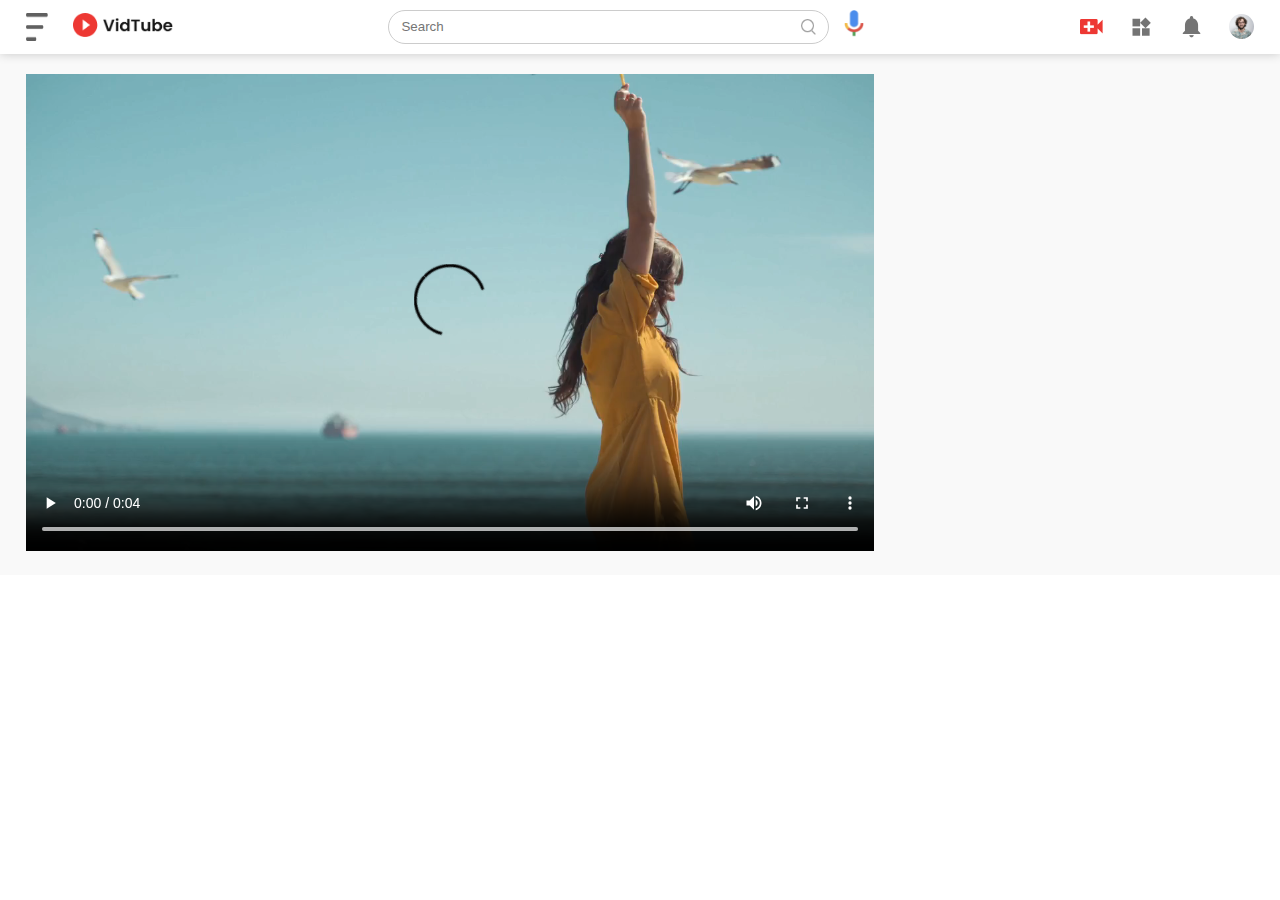
==== play-video.html @ e2385483 "first commit" ====
<!DOCTYPE html>
<html lang="en">

<head>
    <meta charset="UTF-8">
    <meta name="viewport" content="width=device-width, initial-scale=1.0">
    <link rel="stylesheet" href="style.css">
    <title>VidTube</title>
</head>

<body>
    <nav class="flex-div">
        <div class="nav-left flex-div">
            <img src="images/menu.png" class="menu-icon">
            <a href="/"><img src="images/logo.png" class="logo"></a>
        </div>
        <div class="nav-middle flex-div">
            <div class="search-box flex-div">
                <input type="text" placeholder="Search">
                <img src="images/search.png">
            </div>
            <img src="images/voice-search.png" class="mic-icon">
        </div>
        <div class="nav-right flex-div">
            <img src="images/upload.png">
            <img src="images/more.png">
            <img src="images/notification.png">
            <img src="images/Jack.png" class="user-icon">
        </div>
    </nav>
    <div class="container play-container">
        <div class="row">
            <div class="play-video">
                <video controls autoplay>
                    <source src="images/video.mp4" type="video/mp4">
                </video>
            </div>
            <div class="right-sidebar"></div>
        </div>
    </div>

    <script type="text/javascript" src="script.js"></script>
</body>

</html>
---- style.css ----
*{
    margin: 0;
    padding: 0;
    font-family: 'popins', sans-serif;
    box-sizing: border-box;
}
a{
    text-decoration: none;
    color: #5a5a5a;
}
img{
    cursor: pointer;
}
.flex-div{
    display: flex;
    align-self: center;
}
nav{
    padding: 10px 2%;
    justify-content: space-between;
    box-shadow: 0 0 10px rgba(0,0,0,0.2);
    background: #fff;
    position: sticky;
    top: 0;
    z-index: 10;
}
.nav-right img{
    width: 25px;
    margin-right: 25px;
}
.nav-right .user-icon{
    width: 25px;
    border-radius: 50%;
    margin-right: 0;
}
.nav-left .menu-icon{
    width: 22px;
    margin-right: 25px;
}
.nav-left .logo{
    width: 100px;
}
.nav-middle .mic-icon{
    height: 27px;
}
.nav-middle .search-box{
    border: 1px solid #ccc;
    margin-right: 15px;
    padding: 8px 12px;
    border-radius: 25px;
}
.nav-middle .search-box input{
    width: 400px;
    border: 0;
    outline: 0;
    background: transparent;
}
.nav-middle .search-box img{
    width: 15px;
}
.sidebar{
    background: #fff;
    width: 15%;
    height: 100vh;
    position: fixed;
    top: 0;
    padding-left: 2%;
    padding-top: 80px;
}
.shortcut-links a img{
    width: 20px;
    margin-right: 20px;
}
.shortcut-links a{
    display: flex;
    align-items: center;
    margin-bottom: 20px;
    width: fit-content;
    flex-wrap: wrap;
}
.shortcut-links a:first-child{
    color: #ed3833;
}
.sidebar hr{
    border: 0;
    height: 1px;
    background: #ccc;
    width: 85%;
}
.subscribed-list h3{
    font-size: 13px;
    margin: 20px 0;
    color: #5a5a5a;
}
.subscribed-list a{
    display: flex;
    align-items: center;
    margin-bottom: 20px;
    width: fit-content;
    flex-wrap: wrap;
}
.subscribed-list a img{
    width: 25px;
    border-radius: 50%;
    margin-right: 20px;
}
.small-sidebar{
    width: 5%;
}
.small-sidebar a p{
    display: none;
}
.small-sidebar h3{
    display: none;
}
.small-sidebar hr{
    width: 50%;
    margin-bottom: 25px;
}
.container{
    background: #f9f9f9;
    padding-left: 17%;
    padding-right: 2%;
    padding-top: 20px;
    padding-bottom: 20px;
}
.large-container{
    padding-left: 7%;
}
.banner{
    width: 100%;
}
.banner img{
    width: 100%;
    border-radius: 8px;
}
.list-container{
    display: grid;
    grid-template-columns: repeat(auto-fit, minmax(250px, 1fr));
    grid-column-gap: 16px;
    grid-row-gap: 30px;
    margin-top: 15px;
}
.vid-list .thumbnail{
    width: 100%;
    border-radius: 5px;
}
.vid-list .flex-div{
    align-items: flex-start;
    margin-top: 7px;
}
.vid-list .flex-div img{
    width: 35px;
    margin-right: 10px;
    border-radius: 50%;
}
.vid-info{
    color: #5a5a5a;
    font-size: 13px;
}
.vid-info a{
    color: #000;
    font-weight: 600;
    display: block;
    margin-bottom: 5px;
}
.play-container{
    padding-left: 2%;
}
.row{
    display: flex;
    justify-content: space-between;
    flex-wrap: wrap;
}
.play-video{
    flex-basis: 69%;
}
.right-sidebar{
    flex-basis: 30%;
}
.play-video video{
    width: 100%;
}

@media (max-width: 900px){
    .menu-icon{
        display: none;
    }
    .sidebar{
        display: none;
    }
    .container,
    .large-container{
        padding-left: 5%;
        padding-right: 5%;
    }
    .nav-right img{
        display: none;
    }
    .nav-right .user-icon{
        display: block;
        width: 30px;
    }
    .nav-middle .search-box input{
        width: 100px;
    }
    .nav-middle .mic-icon{
        display: none;
    }
    .logo{
        width: 90px;
    }

}

/* 01:17:03 */
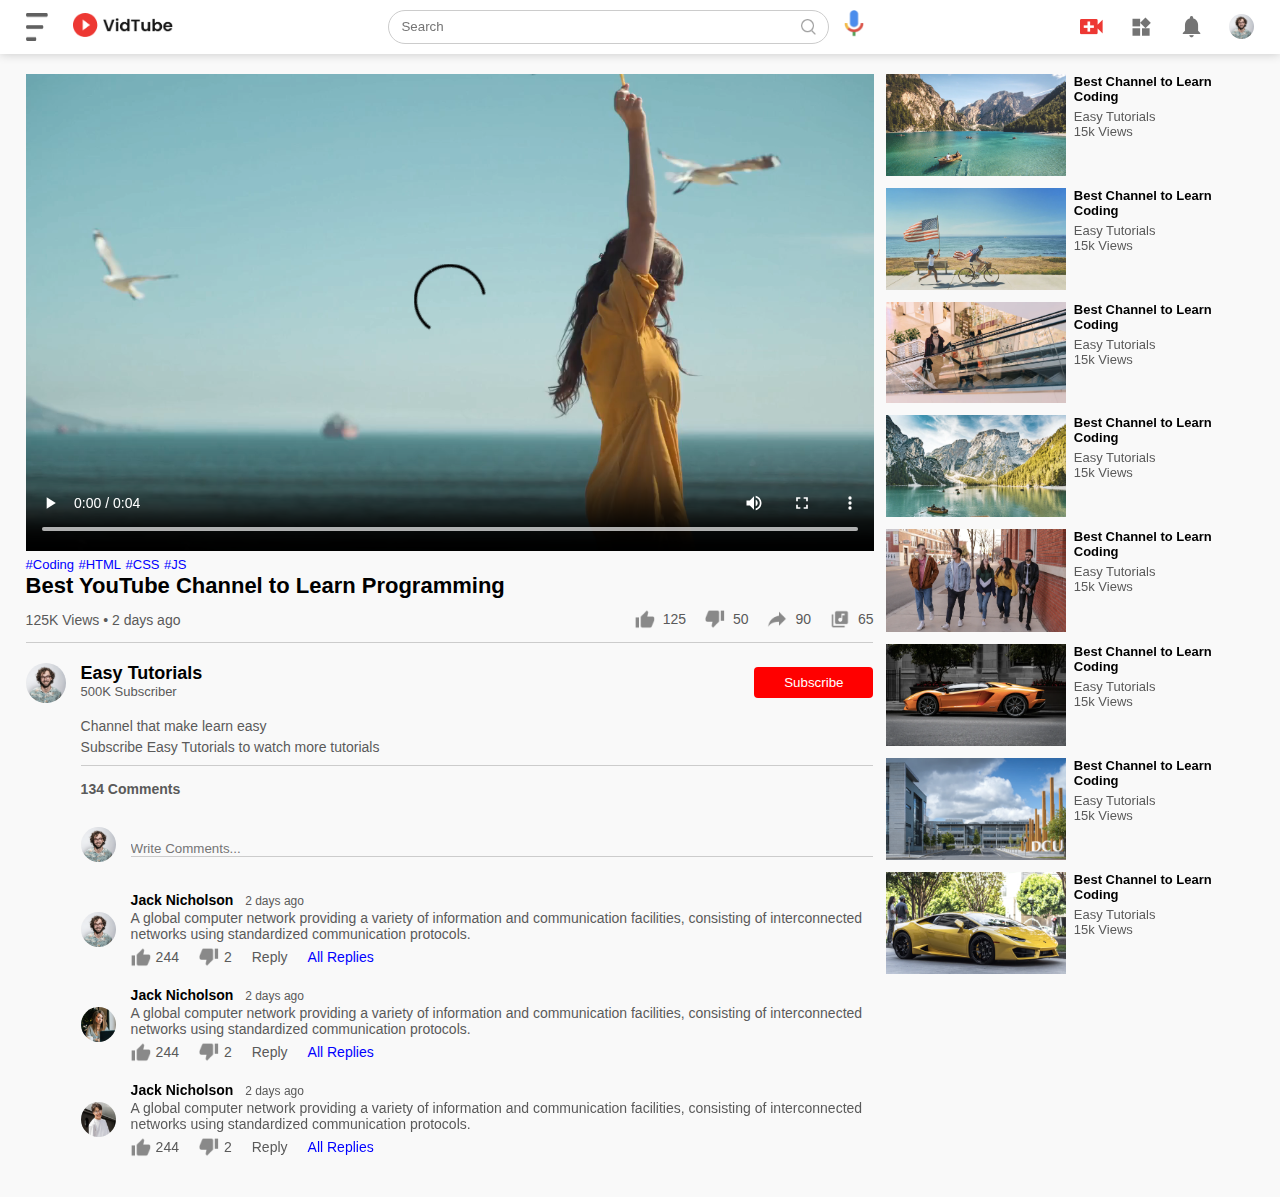
==== commit 2de71720: "Done" ====
--- a/play-video.html
+++ b/play-video.html
@@ -31,11 +31,162 @@
     <div class="container play-container">
         <div class="row">
             <div class="play-video">
-                <video controls autoplay>
+                <video controls>
                     <source src="images/video.mp4" type="video/mp4">
                 </video>
+                <div class="tags">
+                    <a href="">#Coding</a>
+                    <a href="">#HTML</a>
+                    <a href="">#CSS</a>
+                    <a href="">#JS</a>
+                </div>
+                <h3>Best YouTube Channel to Learn Programming</h3>
+                <div class="play-video-info">
+                    <p>125K Views &bull; 2 days ago</p>
+                    <div>
+                        <a href=""><img src="images/like.png">125</a>
+                        <a href=""><img src="images/dislike.png">50</a>
+                        <a href=""><img src="images/share.png">90</a>
+                        <a href=""><img src="images/save.png">65</a>
+                    </div>
+                </div>
+                <hr>
+                <div class="publisher">
+                    <img src="images/Jack.png">
+                    <div>
+                        <p>Easy Tutorials</p>
+                        <span>500K Subscriber</span>
+                    </div>
+                    <button type="button">Subscribe</button>
+                </div>
+                <div class="video-description">
+                    <p>Channel that make learn easy</p>
+                    <p>Subscribe Easy Tutorials to watch more tutorials</p>
+                    <hr>
+                    <h4>134 Comments</h4>
+                    <div class="add-comment">
+                        <img src="images/Jack.png">
+                        <input type="text" placeholder="Write Comments...">
+                    </div>
+                    <div class="old-comment">
+                        <img src="images/Jack.png">
+                        <div>
+                            <h3>Jack Nicholson <span>2 days ago</span></h3>
+                            <p>A global computer network providing a variety of information and 
+                            communication facilities, consisting of interconnected networks using 
+                            standardized communication protocols.</p>
+                            <div class="acomment-action">
+                                <img src="images/like.png">
+                                <span>244</span>
+                                <img src="images/dislike.png">
+                                <span>2</span>
+                                <span>Reply</span>
+                                <a href="">All Replies</a>
+                            </div>
+                        </div>
+                    </div>
+                    <div class="old-comment">
+                        <img src="images/cameron.png">
+                        <div>
+                            <h3>Jack Nicholson <span>2 days ago</span></h3>
+                            <p>A global computer network providing a variety of information and 
+                            communication facilities, consisting of interconnected networks using 
+                            standardized communication protocols.</p>
+                            <div class="acomment-action">
+                                <img src="images/like.png">
+                                <span>244</span>
+                                <img src="images/dislike.png">
+                                <span>2</span>
+                                <span>Reply</span>
+                                <a href="">All Replies</a>
+                            </div>
+                        </div>
+                    </div>
+                    <div class="old-comment">
+                        <img src="images/gerard.png">
+                        <div>
+                            <h3>Jack Nicholson <span>2 days ago</span></h3>
+                            <p>A global computer network providing a variety of information and 
+                            communication facilities, consisting of interconnected networks using 
+                            standardized communication protocols.</p>
+                            <div class="acomment-action">
+                                <img src="images/like.png">
+                                <span>244</span>
+                                <img src="images/dislike.png">
+                                <span>2</span>
+                                <span>Reply</span>
+                                <a href="">All Replies</a>
+                            </div>
+                        </div>
+                    </div>
+                </div>
             </div>
-            <div class="right-sidebar"></div>
+            <div class="right-sidebar">
+                <div class="side-video-list">
+                    <a href="" class="small-thumbnail"><img src="images/thumbnail1.png"></a>
+                    <div class="vid-info">
+                        <a href="">Best Channel to Learn Coding</a>
+                        <p>Easy Tutorials</p>
+                        <p>15k Views</p>
+                    </div>
+                </div>
+                <div class="side-video-list">
+                    <a href="" class="small-thumbnail"><img src="images/thumbnail2.png"></a>
+                    <div class="vid-info">
+                        <a href="">Best Channel to Learn Coding</a>
+                        <p>Easy Tutorials</p>
+                        <p>15k Views</p>
+                    </div>
+                </div>
+                <div class="side-video-list">
+                    <a href="" class="small-thumbnail"><img src="images/thumbnail3.png"></a>
+                    <div class="vid-info">
+                        <a href="">Best Channel to Learn Coding</a>
+                        <p>Easy Tutorials</p>
+                        <p>15k Views</p>
+                    </div>
+                </div>
+                <div class="side-video-list">
+                    <a href="" class="small-thumbnail"><img src="images/thumbnail4.png"></a>
+                    <div class="vid-info">
+                        <a href="">Best Channel to Learn Coding</a>
+                        <p>Easy Tutorials</p>
+                        <p>15k Views</p>
+                    </div>
+                </div>
+                <div class="side-video-list">
+                    <a href="" class="small-thumbnail"><img src="images/thumbnail5.png"></a>
+                    <div class="vid-info">
+                        <a href="">Best Channel to Learn Coding</a>
+                        <p>Easy Tutorials</p>
+                        <p>15k Views</p>
+                    </div>
+                </div>
+                <div class="side-video-list">
+                    <a href="" class="small-thumbnail"><img src="images/thumbnail6.png"></a>
+                    <div class="vid-info">
+                        <a href="">Best Channel to Learn Coding</a>
+                        <p>Easy Tutorials</p>
+                        <p>15k Views</p>
+                    </div>
+                </div>
+                <div class="side-video-list">
+                    <a href="" class="small-thumbnail"><img src="images/thumbnail7.png"></a>
+                    <div class="vid-info">
+                        <a href="">Best Channel to Learn Coding</a>
+                        <p>Easy Tutorials</p>
+                        <p>15k Views</p>
+                    </div>
+                </div>
+                <div class="side-video-list">
+                    <a href="" class="small-thumbnail"><img src="images/thumbnail8.png"></a>
+                    <div class="vid-info">
+                        <a href="">Best Channel to Learn Coding</a>
+                        <p>Easy Tutorials</p>
+                        <p>15k Views</p>
+                    </div>
+                </div>
+            </div>
         </div>
     </div>
 
--- a/style.css
+++ b/style.css
@@ -181,6 +181,155 @@
 .play-video video{
     width: 100%;
 }
+.side-video-list{
+    display: flex;
+    justify-content: space-between;
+    margin-bottom: 8px;
+}
+.side-video-list img{
+    width: 100%;
+}
+.side-video-list .small-thumbnail{
+    flex-basis: 49%;
+}
+.side-video-list .vid-info{
+    flex-basis: 49%;
+}
+.play-video .tags a{
+    color: #0000ff;
+    font-size: 13px;
+}
+.play-video h3{
+    font-weight: 600;
+    font-size: 22px;
+}
+.play-video .play-video-info{
+    display: flex;
+    align-items: center;
+    justify-content: space-between;
+    flex-wrap: wrap;
+    margin-top: 10px;
+    font-size: 14px;
+    color: #5a5a5a;
+}
+.play-video .play-video-info a img{
+    width: 20px;
+    margin-right: 8px;
+}
+.play-video .play-video-info a{
+    display: inline-flex;
+    align-items: center;
+    margin-left: 15px;
+}
+.play-video hr{
+    border: 0;
+    height: 1px;
+    background: #ccc;
+    margin: 10px 0;
+}
+.publisher{
+    display: flex;
+    align-items: center;
+    margin-top: 20px;
+}
+.publisher div{
+    flex: 1;
+    line-height: 18px;
+}
+.publisher img{
+    width: 40px;
+    border-radius: 50%;
+    margin-right: 15px;
+}
+.publisher div p{
+    color: #000;
+    font-size: 18px;
+    font-weight: 600;
+}
+.publisher div span{
+    color: #5a5a5a;
+    font-size: 13px;
+}
+.publisher button{
+    background: red;
+    color: #fff;
+    padding: 8px 30px;
+    border: 0;
+    outline: 0;
+    border-radius: 4px;
+    cursor: pointer;
+}
+.video-description{
+    padding-left: 55px;
+    margin: 15px 0;
+}
+.video-description p{
+    font-size: 14px;
+    margin-bottom: 5px;
+    color: #5a5a5a;
+}
+.video-description h4{
+    font-size: 14px;
+    color: #5a5a5a;
+    margin-top: 15px;
+} 
+.add-comment{
+    display: flex;
+    align-items: center;
+    margin: 30px 0;
+}
+.add-comment img{
+    width: 35px;
+    border-radius: 50%;
+    margin-right: 15px;
+}
+.add-comment input{
+    border: 0;
+    outline: 0;
+    border-bottom: 1px solid #ccc;
+    width: 100%;
+    padding-top: 10px;
+    background: transparent;
+}
+.old-comment{
+    display: flex;
+    align-items: center;
+    margin: 20px 0;
+}
+.old-comment img{
+    width: 35px;
+    border-radius: 50%;
+    margin-right: 15px;
+}
+.old-comment h3{
+    font-size: 14px;
+    margin-bottom: 2px;
+}
+.old-comment h3 span{
+    font-size: 12px;
+    color: #5a5a5a;
+    font-weight: 500;
+    margin-left: 8px;
+}
+.old-comment .acomment-action{
+    display: flex;
+    align-items: center;
+    margin-top: 8px 0;
+    font-size: 14px;
+}
+.old-comment .acomment-action img{
+    border-radius: 0;
+    width: 20px;
+    margin-right: 5px;
+}
+.old-comment .acomment-action span{
+    margin-right: 20px;
+    color: #5a5a5a;
+}
+.old-comment .acomment-action a{
+    color: #0000ff;
+}
+
 
 @media (max-width: 900px){
     .menu-icon{
@@ -210,7 +359,24 @@
     .logo{
         width: 90px;
     }
-
-}
-
-/* 01:17:03 */+    .play-video{
+        flex-basis: 100%;
+    }
+    .right-sidebar{
+        flex-basis: 100%;
+    }
+    .play-container{
+        padding-left: 5%;
+    }
+    .video-description{
+        padding-left: 0;
+    }
+    .play-video .play-video-info a{
+        margin-left: 0;
+        margin-right: 15px;
+        margin-left: 15px;
+
+    }
+
+}
+
